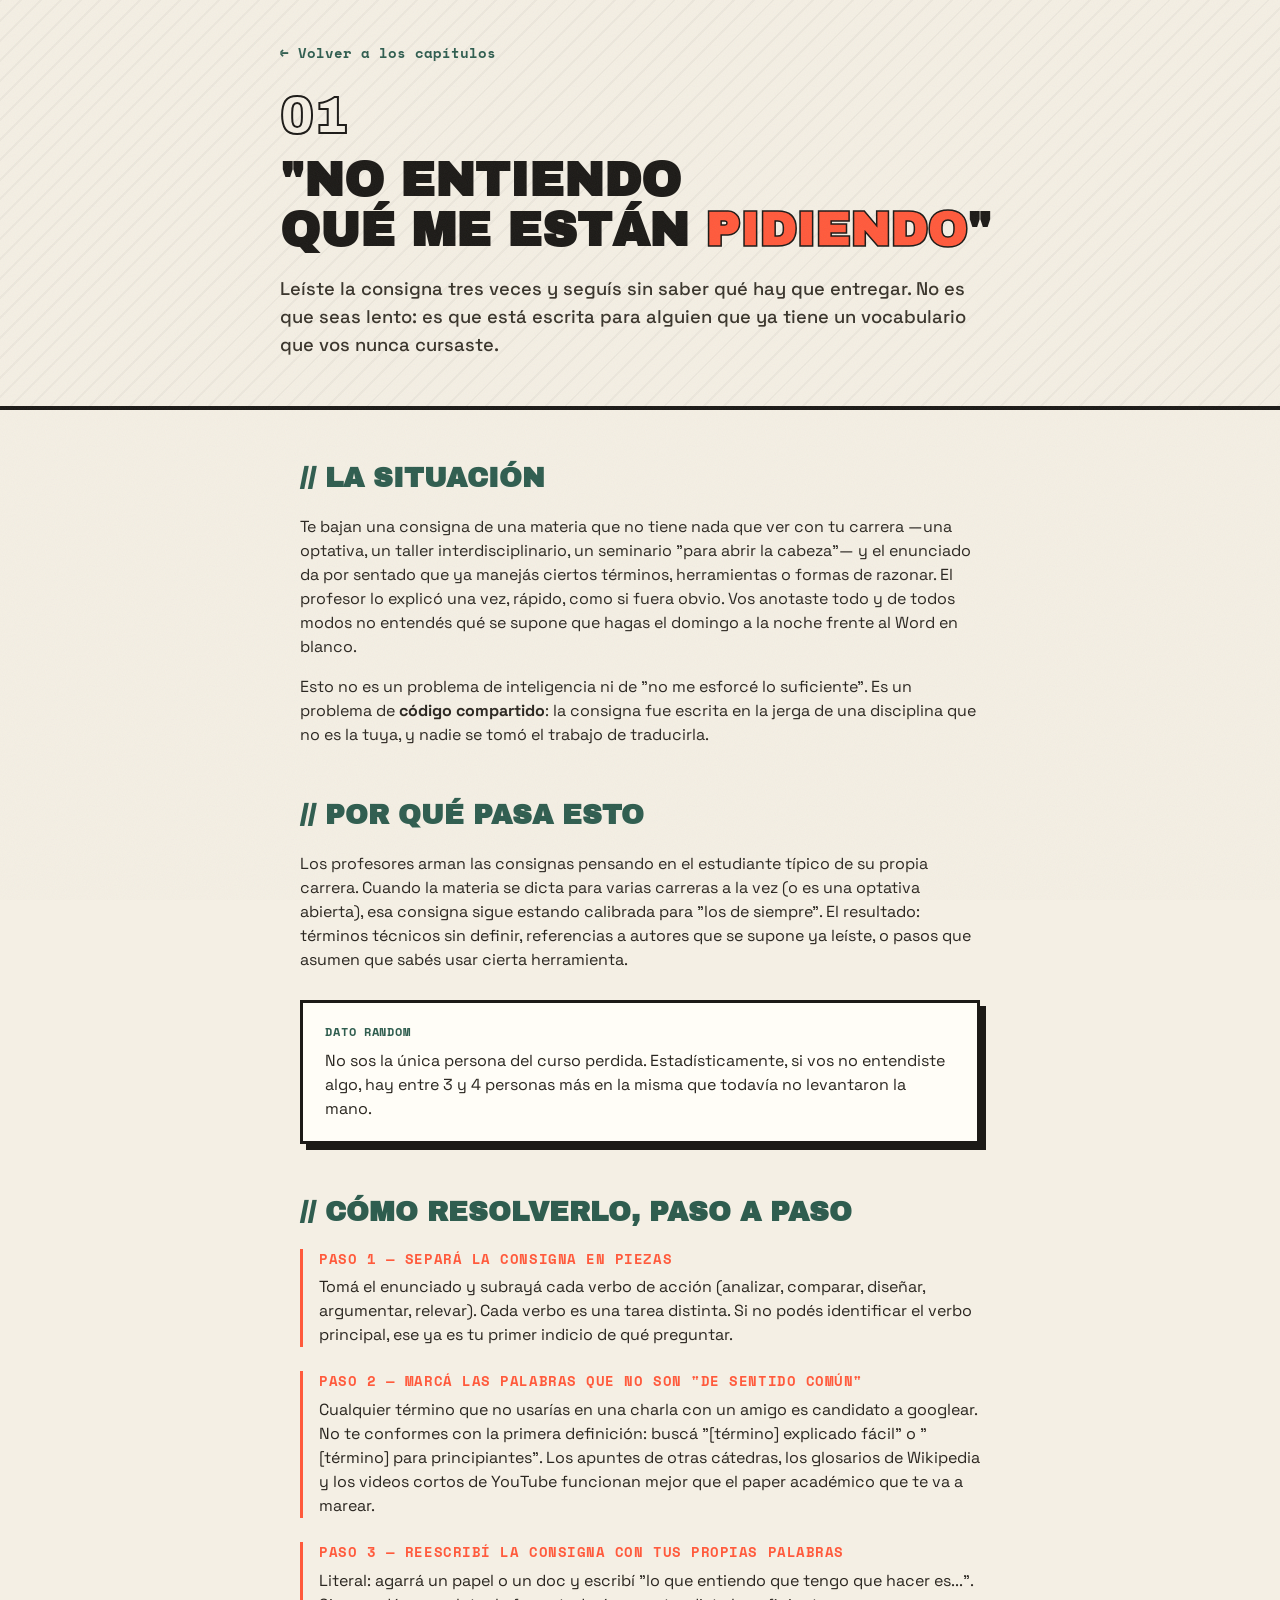
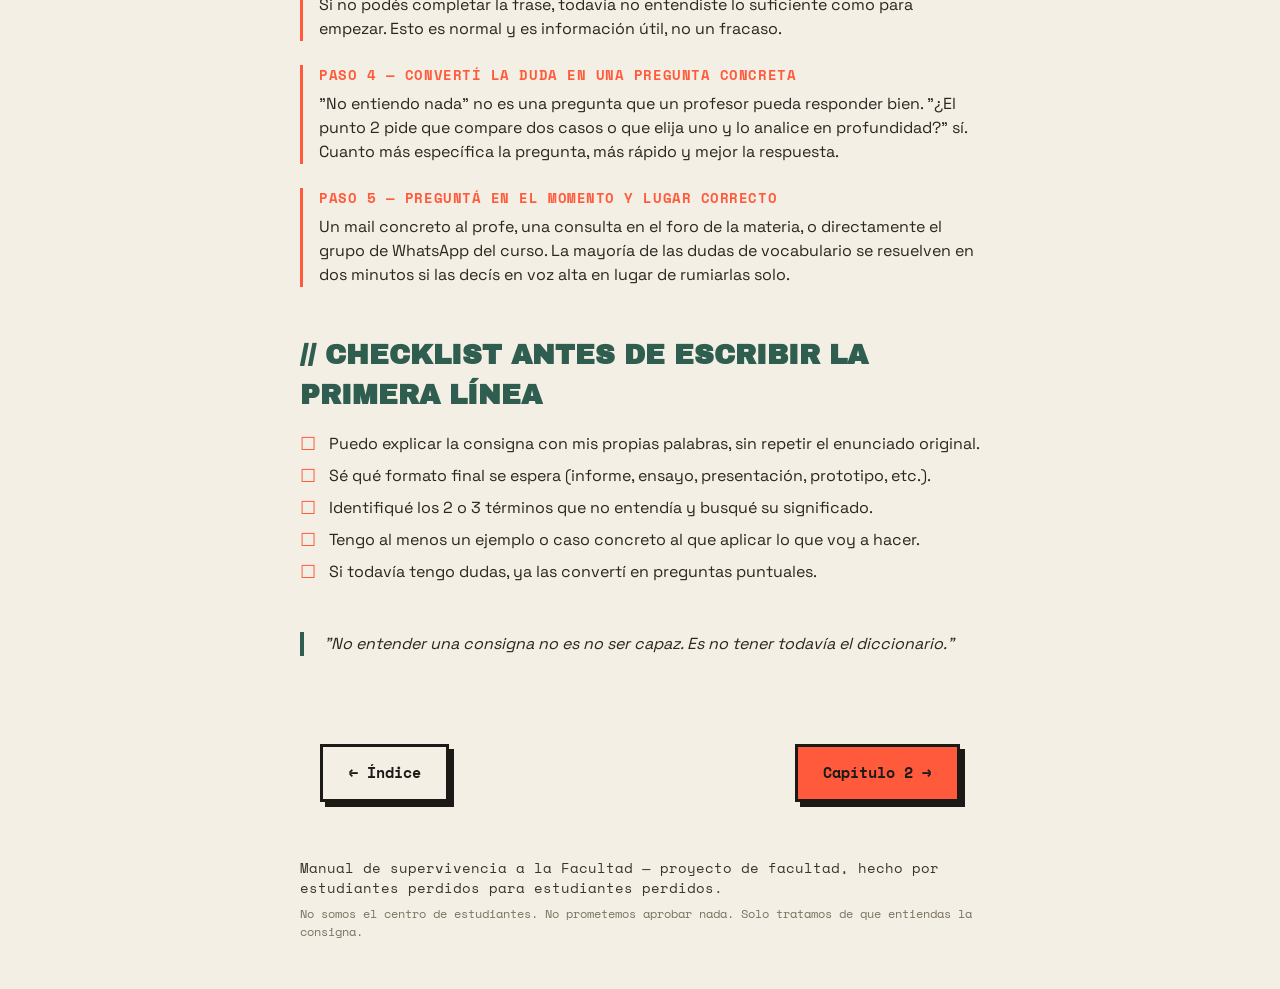
==== capitulo-1.html @ db6f36ef "Initial commit: Manual de supervivencia a la Facultad Sitio estatico con landing y 3 capitulos naveg" ====
<!DOCTYPE html>
<html lang="es">
<head>
<meta charset="UTF-8">
<meta name="viewport" content="width=device-width, initial-scale=1.0">
<title>Capítulo 1 — No entiendo qué me están pidiendo | Manual de supervivencia</title>
<link rel="preconnect" href="https://fonts.googleapis.com">
<link rel="preconnect" href="https://fonts.gstatic.com" crossorigin>
<link href="https://fonts.googleapis.com/css2?family=Space+Grotesk:wght@500;700&family=Archivo+Black&family=Space+Mono:wght@400;700&display=swap" rel="stylesheet">
<link rel="stylesheet" href="styles.css">
</head>
<body>

<div class="noise"></div>

<header class="chapter-hero">
  <div class="chapter-hero__inner">
    <a href="index.html#capitulos" class="back-link">← Volver a los capítulos</a>
    <div class="chapter-hero__number">01</div>
    <h1 class="chapter-hero__title">"No entiendo<br>qué me están <span>pidiendo</span>"</h1>
    <p class="chapter-hero__lead">
      Leíste la consigna tres veces y seguís sin saber qué hay que entregar. No es que seas lento:
      es que está escrita para alguien que ya tiene un vocabulario que vos nunca cursaste.
    </p>
  </div>
</header>

<main>
  <div class="chapter-content">

    <section>
      <h2>// La situación</h2>
      <p>
        Te bajan una consigna de una materia que no tiene nada que ver con tu carrera —una optativa,
        un taller interdisciplinario, un seminario "para abrir la cabeza"— y el enunciado da por sentado
        que ya manejás ciertos términos, herramientas o formas de razonar. El profesor lo explicó una vez,
        rápido, como si fuera obvio. Vos anotaste todo y de todos modos no entendés qué se supone que hagas
        el domingo a la noche frente al Word en blanco.
      </p>
      <p>
        Esto no es un problema de inteligencia ni de "no me esforcé lo suficiente". Es un problema de
        <strong>código compartido</strong>: la consigna fue escrita en la jerga de una disciplina que no es la tuya,
        y nadie se tomó el trabajo de traducirla.
      </p>
    </section>

    <section>
      <h2>// Por qué pasa esto</h2>
      <p>
        Los profesores arman las consignas pensando en el estudiante típico de su propia carrera. Cuando la materia
        se dicta para varias carreras a la vez (o es una optativa abierta), esa consigna sigue estando calibrada
        para "los de siempre". El resultado: términos técnicos sin definir, referencias a autores que se supone
        ya leíste, o pasos que asumen que sabés usar cierta herramienta.
      </p>
      <div class="tip-box">
        <span class="tip-box__label">Dato random</span>
        <p>No sos la única persona del curso perdida. Estadísticamente, si vos no entendiste algo, hay entre
        3 y 4 personas más en la misma que todavía no levantaron la mano.</p>
      </div>
    </section>

    <section>
      <h2>// Cómo resolverlo, paso a paso</h2>

      <div class="step">
        <span class="step__title">Paso 1 — Separá la consigna en piezas</span>
        <p>
          Tomá el enunciado y subrayá cada verbo de acción (analizar, comparar, diseñar, argumentar, relevar).
          Cada verbo es una tarea distinta. Si no podés identificar el verbo principal, ese ya es tu primer indicio
          de qué preguntar.
        </p>
      </div>

      <div class="step">
        <span class="step__title">Paso 2 — Marcá las palabras que no son "de sentido común"</span>
        <p>
          Cualquier término que no usarías en una charla con un amigo es candidato a googlear. No te conformes
          con la primera definición: buscá "[término] explicado fácil" o "[término] para principiantes".
          Los apuntes de otras cátedras, los glosarios de Wikipedia y los videos cortos de YouTube funcionan
          mejor que el paper académico que te va a marear.
        </p>
      </div>

      <div class="step">
        <span class="step__title">Paso 3 — Reescribí la consigna con tus propias palabras</span>
        <p>
          Literal: agarrá un papel o un doc y escribí "lo que entiendo que tengo que hacer es...". Si no podés
          completar la frase, todavía no entendiste lo suficiente como para empezar. Esto es normal y es información
          útil, no un fracaso.
        </p>
      </div>

      <div class="step">
        <span class="step__title">Paso 4 — Convertí la duda en una pregunta concreta</span>
        <p>
          "No entiendo nada" no es una pregunta que un profesor pueda responder bien. "¿El punto 2 pide que
          compare dos casos o que elija uno y lo analice en profundidad?" sí. Cuanto más específica la pregunta,
          más rápido y mejor la respuesta.
        </p>
      </div>

      <div class="step">
        <span class="step__title">Paso 5 — Preguntá en el momento y lugar correcto</span>
        <p>
          Un mail concreto al profe, una consulta en el foro de la materia, o directamente el grupo de WhatsApp
          del curso. La mayoría de las dudas de vocabulario se resuelven en dos minutos si las decís en voz alta
          en lugar de rumiarlas solo.
        </p>
      </div>
    </section>

    <section>
      <h2>// Checklist antes de escribir la primera línea</h2>
      <ul class="checklist">
        <li>Puedo explicar la consigna con mis propias palabras, sin repetir el enunciado original.</li>
        <li>Sé qué formato final se espera (informe, ensayo, presentación, prototipo, etc.).</li>
        <li>Identifiqué los 2 o 3 términos que no entendía y busqué su significado.</li>
        <li>Tengo al menos un ejemplo o caso concreto al que aplicar lo que voy a hacer.</li>
        <li>Si todavía tengo dudas, ya las convertí en preguntas puntuales.</li>
      </ul>
    </section>

    <p class="chapter-quote">
      "No entender una consigna no es no ser capaz. Es no tener todavía el diccionario."
    </p>

  </div>
</main>

<footer class="footer">
  <div class="chapter-nav">
    <a href="index.html#capitulos" class="btn">← Índice</a>
    <a href="capitulo-2.html" class="btn btn--primary">Capítulo 2 →</a>
  </div>
  <p>Manual de supervivencia a la Facultad — proyecto de facultad, hecho por estudiantes perdidos para estudiantes perdidos.</p>
  <p class="footer__small">No somos el centro de estudiantes. No prometemos aprobar nada. Solo tratamos de que entiendas la consigna.</p>
</footer>

<script src="script.js"></script>
</body>
</html>
---- styles.css ----
:root {
  --paper: #f4efe4;
  --ink: #1c1a17;
  --coral: #ff5a3c;
  --moss: #2f5d4f;
  --line: #1c1a17;
  --font-display: 'Archivo Black', 'Space Grotesk', sans-serif;
  --font-title: 'Space Grotesk', sans-serif;
  --font-mono: 'Space Mono', monospace;
}

* { box-sizing: border-box; margin: 0; padding: 0; }

html { scroll-behavior: smooth; }

body {
  background: var(--paper);
  color: var(--ink);
  font-family: var(--font-mono);
  line-height: 1.5;
  overflow-x: hidden;
}

.noise {
  position: fixed;
  inset: 0;
  pointer-events: none;
  z-index: 999;
  opacity: 0.05;
  background-image: url("data:image/svg+xml,%3Csvg xmlns='http://www.w3.org/2000/svg' width='120' height='120'%3E%3Cfilter id='n'%3E%3CfeTurbulence type='fractalNoise' baseFrequency='0.9' numOctaves='2' stitchTiles='stitch'/%3E%3C/filter%3E%3Crect width='100%25' height='100%25' filter='url(%23n)'/%3E%3C/svg%3E");
}

a { color: inherit; }

/* ---------- HERO ---------- */

.hero {
  position: relative;
  padding: 3rem 1.25rem 4rem;
  border-bottom: 4px solid var(--line);
  background:
    repeating-linear-gradient(135deg, rgba(28,26,23,0.035) 0px, rgba(28,26,23,0.035) 2px, transparent 2px, transparent 14px);
}

.hero__tape {
  display: inline-block;
  font-family: var(--font-mono);
  font-size: 0.65rem;
  letter-spacing: 0.08em;
  background: var(--ink);
  color: var(--paper);
  padding: 0.4rem 0.8rem;
  transform: rotate(-2deg);
  margin-bottom: 2rem;
}

.hero__inner {
  max-width: 720px;
  margin: 0 auto;
  text-align: left;
}

.hero__icon {
  width: 52px;
  height: 52px;
  color: var(--coral);
  margin-bottom: 1.25rem;
}

.hero__title {
  font-family: var(--font-display);
  font-size: clamp(2.4rem, 9vw, 4.2rem);
  line-height: 1.02;
  letter-spacing: -0.01em;
  text-transform: uppercase;
}

.hero__title span {
  color: var(--coral);
  -webkit-text-stroke: 1.5px var(--ink);
}

.hero__subtitle {
  font-family: var(--font-title);
  font-weight: 500;
  font-size: clamp(1.05rem, 2.6vw, 1.3rem);
  max-width: 60ch;
  margin: 1.75rem 0 2.25rem;
  color: #3a352c;
}

.btn {
  display: inline-block;
  font-family: var(--font-mono);
  font-weight: 700;
  font-size: 0.95rem;
  text-decoration: none;
  padding: 0.9rem 1.6rem;
  border: 3px solid var(--line);
  cursor: pointer;
  transition: transform 0.15s ease, box-shadow 0.15s ease;
  box-shadow: 5px 5px 0 var(--ink);
}

.btn--primary {
  background: var(--coral);
  color: var(--ink);
}

.btn:hover {
  transform: translate(-2px, -2px);
  box-shadow: 7px 7px 0 var(--ink);
}

.btn:active {
  transform: translate(2px, 2px);
  box-shadow: 2px 2px 0 var(--ink);
}

/* ---------- SECTION HEADING ---------- */

.section-heading {
  max-width: 720px;
  margin: 0 auto;
  padding: 3.5rem 1.25rem 2rem;
  text-align: left;
}

.section-heading__kicker {
  display: block;
  font-family: var(--font-mono);
  font-size: 0.8rem;
  color: var(--moss);
  font-weight: 700;
  letter-spacing: 0.05em;
  margin-bottom: 0.6rem;
}

.section-heading h2 {
  font-family: var(--font-display);
  font-size: clamp(1.8rem, 5vw, 2.6rem);
  text-transform: uppercase;
  margin-bottom: 0.5rem;
}

.section-heading p {
  font-family: var(--font-title);
  font-size: 1.05rem;
  color: #3a352c;
}

/* ---------- CHAPTERS ---------- */

.chapters {
  padding-bottom: 2rem;
}

.chapters__grid {
  max-width: 1100px;
  margin: 0 auto;
  padding: 0 1.25rem;
  display: grid;
  grid-template-columns: 1fr;
  gap: 2rem;
}

@media (min-width: 860px) {
  .chapters__grid {
    grid-template-columns: repeat(3, 1fr);
    align-items: start;
  }
}

.card-link {
  display: block;
  text-decoration: none;
  color: inherit;
}

.card {
  position: relative;
  background: #fffdf7;
  border: 3px solid var(--line);
  padding: 1.75rem 1.5rem 2rem;
  box-shadow: 8px 8px 0 var(--ink);
  transition: transform 0.2s ease, box-shadow 0.2s ease;
  height: 100%;
}

.card-link:hover .card {
  transform: translate(-4px, -4px);
  box-shadow: 12px 12px 0 var(--coral);
}

.card__cta {
  display: inline-block;
  margin-top: 0.5rem;
  font-family: var(--font-mono);
  font-weight: 700;
  font-size: 0.85rem;
  color: var(--coral);
}

.card__number {
  font-family: var(--font-display);
  font-size: 2.6rem;
  color: var(--paper);
  -webkit-text-stroke: 2px var(--ink);
  line-height: 1;
  margin-bottom: 0.5rem;
}

.card__icon {
  width: 40px;
  height: 40px;
  color: var(--moss);
  margin-bottom: 0.75rem;
}

.card__title {
  font-family: var(--font-title);
  font-weight: 700;
  font-size: 1.25rem;
  margin-bottom: 1.25rem;
  line-height: 1.3;
}

.card__block {
  margin-bottom: 1.1rem;
  padding-left: 0.85rem;
  border-left: 3px solid #d8d0bd;
}

.card__block--goal {
  border-left-color: var(--coral);
}

.card__label {
  display: block;
  font-size: 0.7rem;
  font-weight: 700;
  letter-spacing: 0.08em;
  text-transform: uppercase;
  color: var(--moss);
  margin-bottom: 0.3rem;
}

.card__block p {
  font-size: 0.92rem;
  color: #2a2620;
}

/* ---------- SHARE ---------- */

.share {
  border-top: 4px solid var(--line);
  border-bottom: 4px solid var(--line);
  background: var(--moss);
  color: var(--paper);
  padding: 3.5rem 1.25rem;
  margin-top: 3rem;
}

.share__inner {
  max-width: 620px;
  margin: 0 auto;
  text-align: left;
}

.share__icon {
  width: 44px;
  height: 44px;
  color: var(--coral);
  margin-bottom: 1rem;
}

.share .section-heading__kicker {
  color: var(--coral);
}

.share h2 {
  font-family: var(--font-display);
  font-size: clamp(1.7rem, 4.5vw, 2.3rem);
  text-transform: uppercase;
  margin: 0.3rem 0 1rem;
}

.share p {
  font-family: var(--font-title);
  font-size: 1rem;
  margin-bottom: 1.75rem;
  color: #e4ddc9;
}

.share__form {
  display: flex;
  flex-direction: column;
  gap: 0.9rem;
  margin-bottom: 1.25rem;
}

.share__form input,
.share__form textarea {
  font-family: var(--font-mono);
  font-size: 0.95rem;
  padding: 0.9rem;
  border: 3px solid var(--paper);
  background: transparent;
  color: var(--paper);
  resize: vertical;
}

.share__form input::placeholder,
.share__form textarea::placeholder {
  color: #cfc7ad;
}

.share__form input:focus,
.share__form textarea:focus {
  outline: none;
  border-color: var(--coral);
}

.share__form .btn {
  align-self: flex-start;
  box-shadow: 5px 5px 0 var(--paper);
}

.share__form .btn:hover {
  box-shadow: 7px 7px 0 var(--paper);
}

.share__alt {
  font-size: 0.85rem;
  color: #cfc7ad;
  margin-bottom: 0;
}

.share__alt a {
  color: var(--coral);
  text-decoration: underline;
}

/* ---------- CHAPTER PAGE ---------- */

.chapter-hero {
  position: relative;
  padding: 2.5rem 1.25rem 3rem;
  border-bottom: 4px solid var(--line);
  background:
    repeating-linear-gradient(135deg, rgba(28,26,23,0.035) 0px, rgba(28,26,23,0.035) 2px, transparent 2px, transparent 14px);
}

.chapter-hero__inner {
  max-width: 720px;
  margin: 0 auto;
}

.back-link {
  display: inline-block;
  font-family: var(--font-mono);
  font-weight: 700;
  font-size: 0.85rem;
  text-decoration: none;
  color: var(--moss);
  margin-bottom: 1.75rem;
}

.back-link:hover { color: var(--coral); }

.chapter-hero__number {
  font-family: var(--font-display);
  font-size: 3.2rem;
  color: var(--paper);
  -webkit-text-stroke: 2px var(--ink);
  line-height: 1;
  margin-bottom: 0.75rem;
}

.chapter-hero__title {
  font-family: var(--font-display);
  font-size: clamp(1.9rem, 6vw, 3rem);
  text-transform: uppercase;
  line-height: 1.05;
  margin-bottom: 1.25rem;
}

.chapter-hero__title span {
  color: var(--coral);
  -webkit-text-stroke: 1.5px var(--ink);
}

.chapter-hero__lead {
  font-family: var(--font-title);
  font-weight: 500;
  font-size: clamp(1rem, 2.4vw, 1.15rem);
  max-width: 62ch;
  color: #3a352c;
}

.chapter-content {
  max-width: 720px;
  margin: 0 auto;
  padding: 3rem 1.25rem 1rem;
}

.chapter-content section {
  margin-bottom: 3rem;
}

.chapter-content h2 {
  font-family: var(--font-display);
  font-size: clamp(1.3rem, 4vw, 1.7rem);
  text-transform: uppercase;
  margin-bottom: 1rem;
  color: var(--moss);
}

.chapter-content h3 {
  font-family: var(--font-title);
  font-weight: 700;
  font-size: 1.1rem;
  margin: 1.5rem 0 0.6rem;
}

.chapter-content p {
  font-family: var(--font-title);
  font-size: 1rem;
  color: #2a2620;
  margin-bottom: 1rem;
}

.chapter-content ul,
.chapter-content ol {
  font-family: var(--font-title);
  font-size: 1rem;
  color: #2a2620;
  margin: 0 0 1rem 1.4rem;
}

.chapter-content li { margin-bottom: 0.5rem; }

.step {
  border-left: 3px solid var(--coral);
  padding-left: 1rem;
  margin-bottom: 1.5rem;
}

.step__title {
  display: block;
  font-family: var(--font-mono);
  font-weight: 700;
  font-size: 0.85rem;
  text-transform: uppercase;
  letter-spacing: 0.04em;
  color: var(--coral);
  margin-bottom: 0.4rem;
}

.tip-box {
  background: #fffdf7;
  border: 3px solid var(--line);
  box-shadow: 6px 6px 0 var(--ink);
  padding: 1.25rem 1.4rem;
  margin: 1.75rem 0;
}

.tip-box__label {
  display: block;
  font-family: var(--font-mono);
  font-weight: 700;
  font-size: 0.75rem;
  text-transform: uppercase;
  letter-spacing: 0.06em;
  color: var(--moss);
  margin-bottom: 0.5rem;
}

.tip-box p:last-child { margin-bottom: 0; }

.checklist {
  list-style: none;
  margin-left: 0 !important;
}

.checklist li {
  padding-left: 1.8rem;
  position: relative;
}

.checklist li::before {
  content: "☐";
  position: absolute;
  left: 0;
  top: -0.05em;
  color: var(--coral);
  font-size: 1.1rem;
}

.chapter-quote {
  font-family: var(--font-title);
  font-style: italic;
  font-size: 1.15rem;
  border-left: 4px solid var(--moss);
  padding-left: 1.25rem;
  margin: 2rem 0;
  color: #3a352c;
}

.chapter-nav {
  max-width: 720px;
  margin: 0 auto;
  padding: 1rem 1.25rem 3.5rem;
  display: flex;
  justify-content: space-between;
  gap: 1rem;
  flex-wrap: wrap;
}

/* ---------- FOOTER ---------- */

.footer {
  padding: 2.5rem 1.25rem 3rem;
  text-align: left;
  max-width: 720px;
  margin: 0 auto;
}

.footer p {
  font-size: 0.85rem;
  color: #3a352c;
}

.footer__small {
  margin-top: 0.4rem;
  color: #7a7261 !important;
  font-size: 0.75rem !important;
}

/* ---------- SCROLL REVEAL ---------- */

.reveal {
  opacity: 0;
  transform: translateY(28px);
  transition: opacity 0.6s ease, transform 0.6s ease;
}

.reveal.is-visible {
  opacity: 1;
  transform: translateY(0);
}
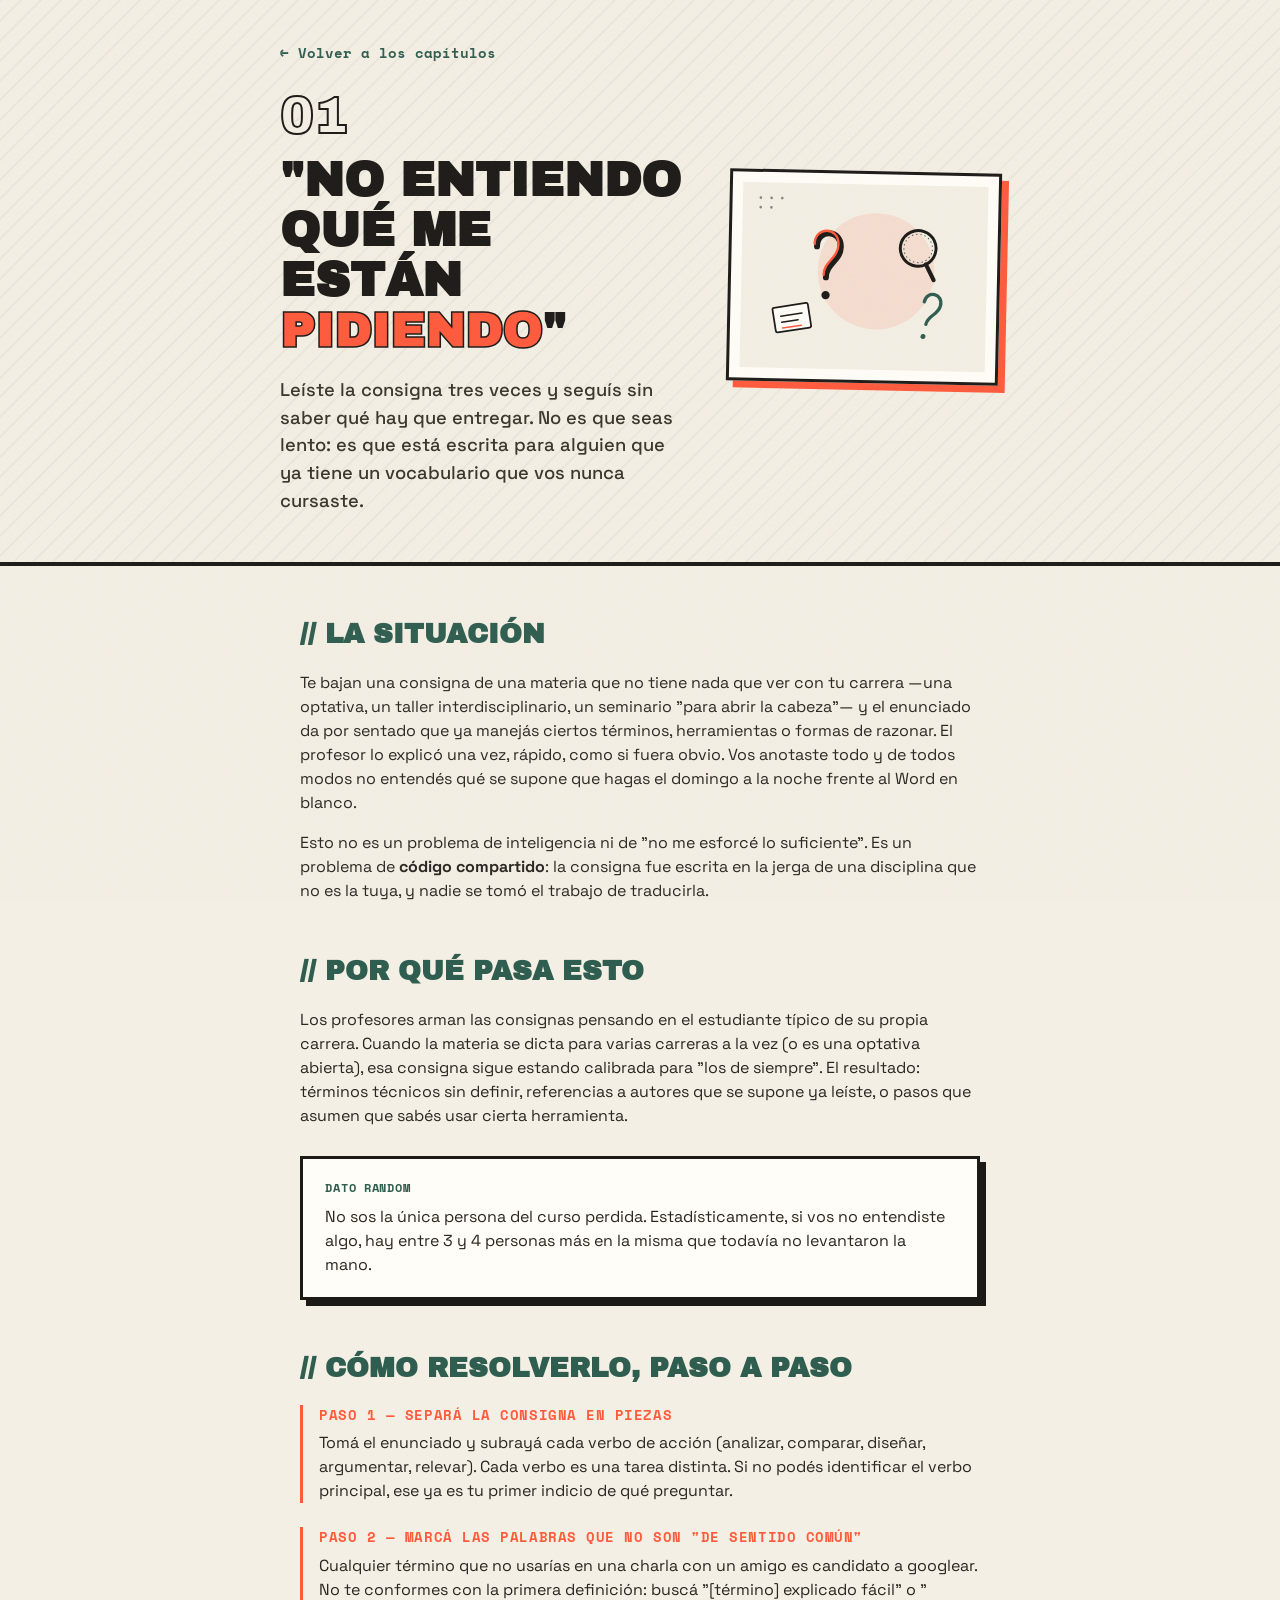
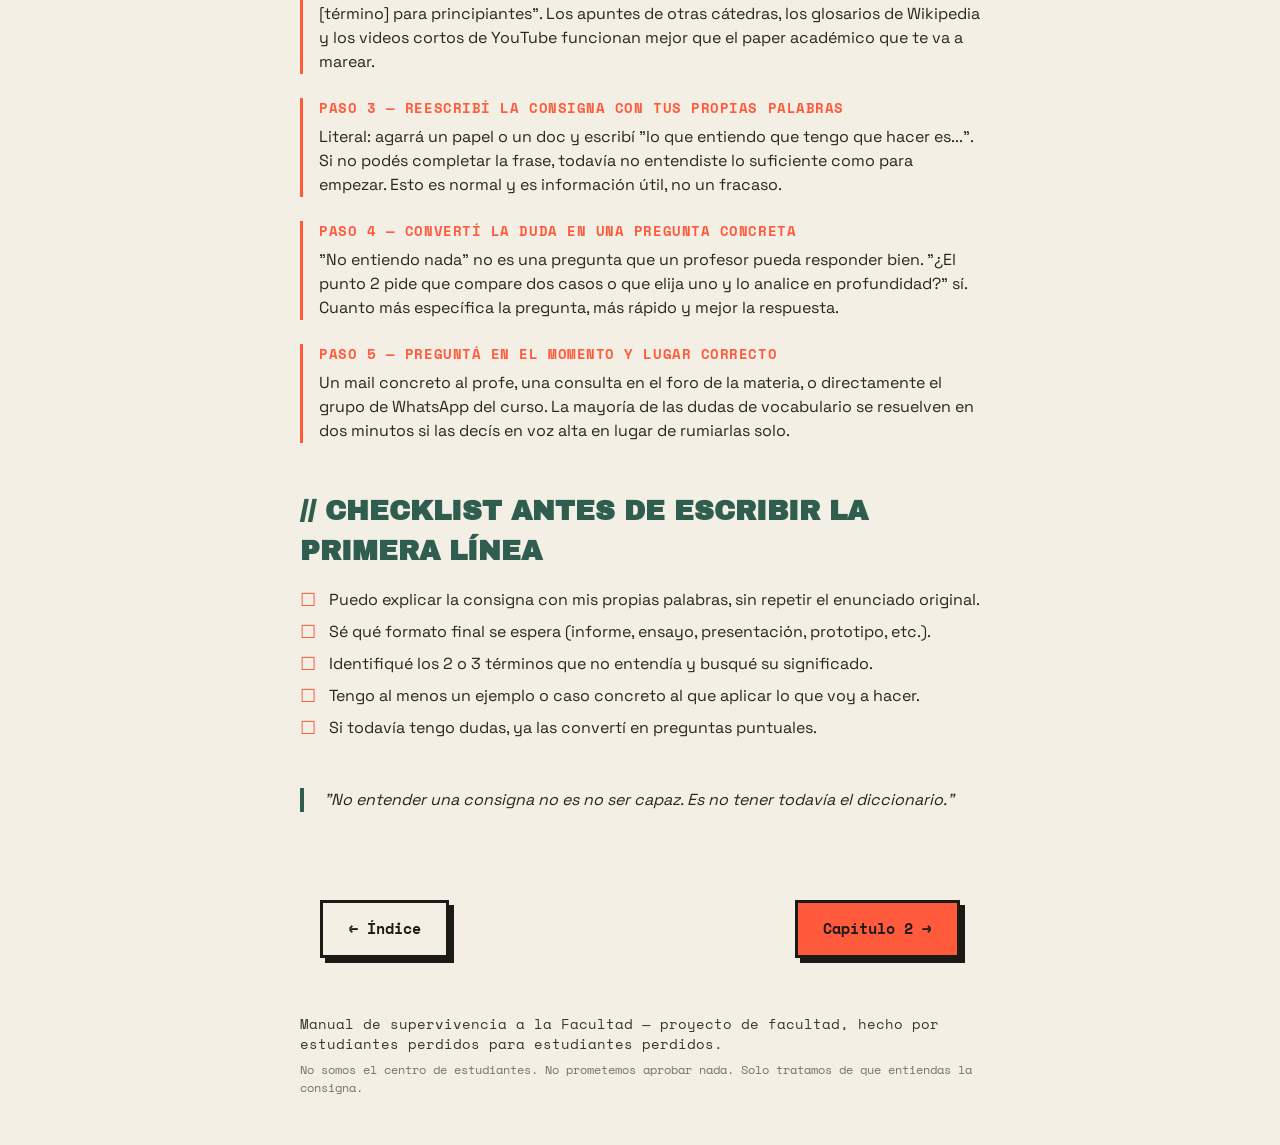
==== commit 6771b54b: "Add custom SVG illustrations to hero and chapter pages Draw four zine-style illustrations (broken co" ====
--- a/capitulo-1.html
+++ b/capitulo-1.html
@@ -15,13 +15,18 @@
 
 <header class="chapter-hero">
   <div class="chapter-hero__inner">
-    <a href="index.html#capitulos" class="back-link">← Volver a los capítulos</a>
-    <div class="chapter-hero__number">01</div>
-    <h1 class="chapter-hero__title">"No entiendo<br>qué me están <span>pidiendo</span>"</h1>
-    <p class="chapter-hero__lead">
-      Leíste la consigna tres veces y seguís sin saber qué hay que entregar. No es que seas lento:
-      es que está escrita para alguien que ya tiene un vocabulario que vos nunca cursaste.
-    </p>
+    <div class="chapter-hero__text">
+      <a href="index.html#capitulos" class="back-link">← Volver a los capítulos</a>
+      <div class="chapter-hero__number">01</div>
+      <h1 class="chapter-hero__title">"No entiendo<br>qué me están <span>pidiendo</span>"</h1>
+      <p class="chapter-hero__lead">
+        Leíste la consigna tres veces y seguís sin saber qué hay que entregar. No es que seas lento:
+        es que está escrita para alguien que ya tiene un vocabulario que vos nunca cursaste.
+      </p>
+    </div>
+    <div class="chapter-hero__art">
+      <img src="img/capitulo-1-illustration.svg" alt="Ilustración de un signo de pregunta gigante y una lupa, representando una consigna que no se entiende">
+    </div>
   </div>
 </header>
 
--- a/styles.css
+++ b/styles.css
@@ -117,6 +117,69 @@
   box-shadow: 2px 2px 0 var(--ink);
 }
 
+.hero__art {
+  display: block;
+  max-width: 380px;
+  margin: 2.25rem auto 0;
+  background: #fffdf7;
+  border: 3px solid var(--line);
+  box-shadow: 8px 8px 0 var(--ink);
+  transform: rotate(-1.5deg);
+  padding: 0.5rem;
+}
+
+.hero__art img {
+  display: block;
+  width: 100%;
+  height: auto;
+}
+
+@media (min-width: 860px) {
+  .hero__inner {
+    display: grid;
+    grid-template-columns: 1.15fr 0.85fr;
+    align-items: center;
+    gap: 2.5rem;
+    max-width: 1000px;
+    text-align: left;
+  }
+  .hero__art {
+    margin: 0;
+    max-width: none;
+  }
+}
+
+.chapter-hero__art {
+  display: block;
+  max-width: 340px;
+  margin: 2rem auto 0;
+  background: #fffdf7;
+  border: 3px solid var(--line);
+  box-shadow: 7px 7px 0 var(--coral);
+  transform: rotate(1.2deg);
+  padding: 0.5rem;
+}
+
+.chapter-hero__art img {
+  display: block;
+  width: 100%;
+  height: auto;
+}
+
+@media (min-width: 700px) {
+  .chapter-hero__inner {
+    display: grid;
+    grid-template-columns: 1.2fr 0.8fr;
+    align-items: center;
+    gap: 2.5rem;
+    max-width: 960px;
+  }
+  .chapter-hero__art {
+    margin: 0;
+    max-width: none;
+  }
+}
+
 /* ---------- SECTION HEADING ---------- */
 
 .section-heading {
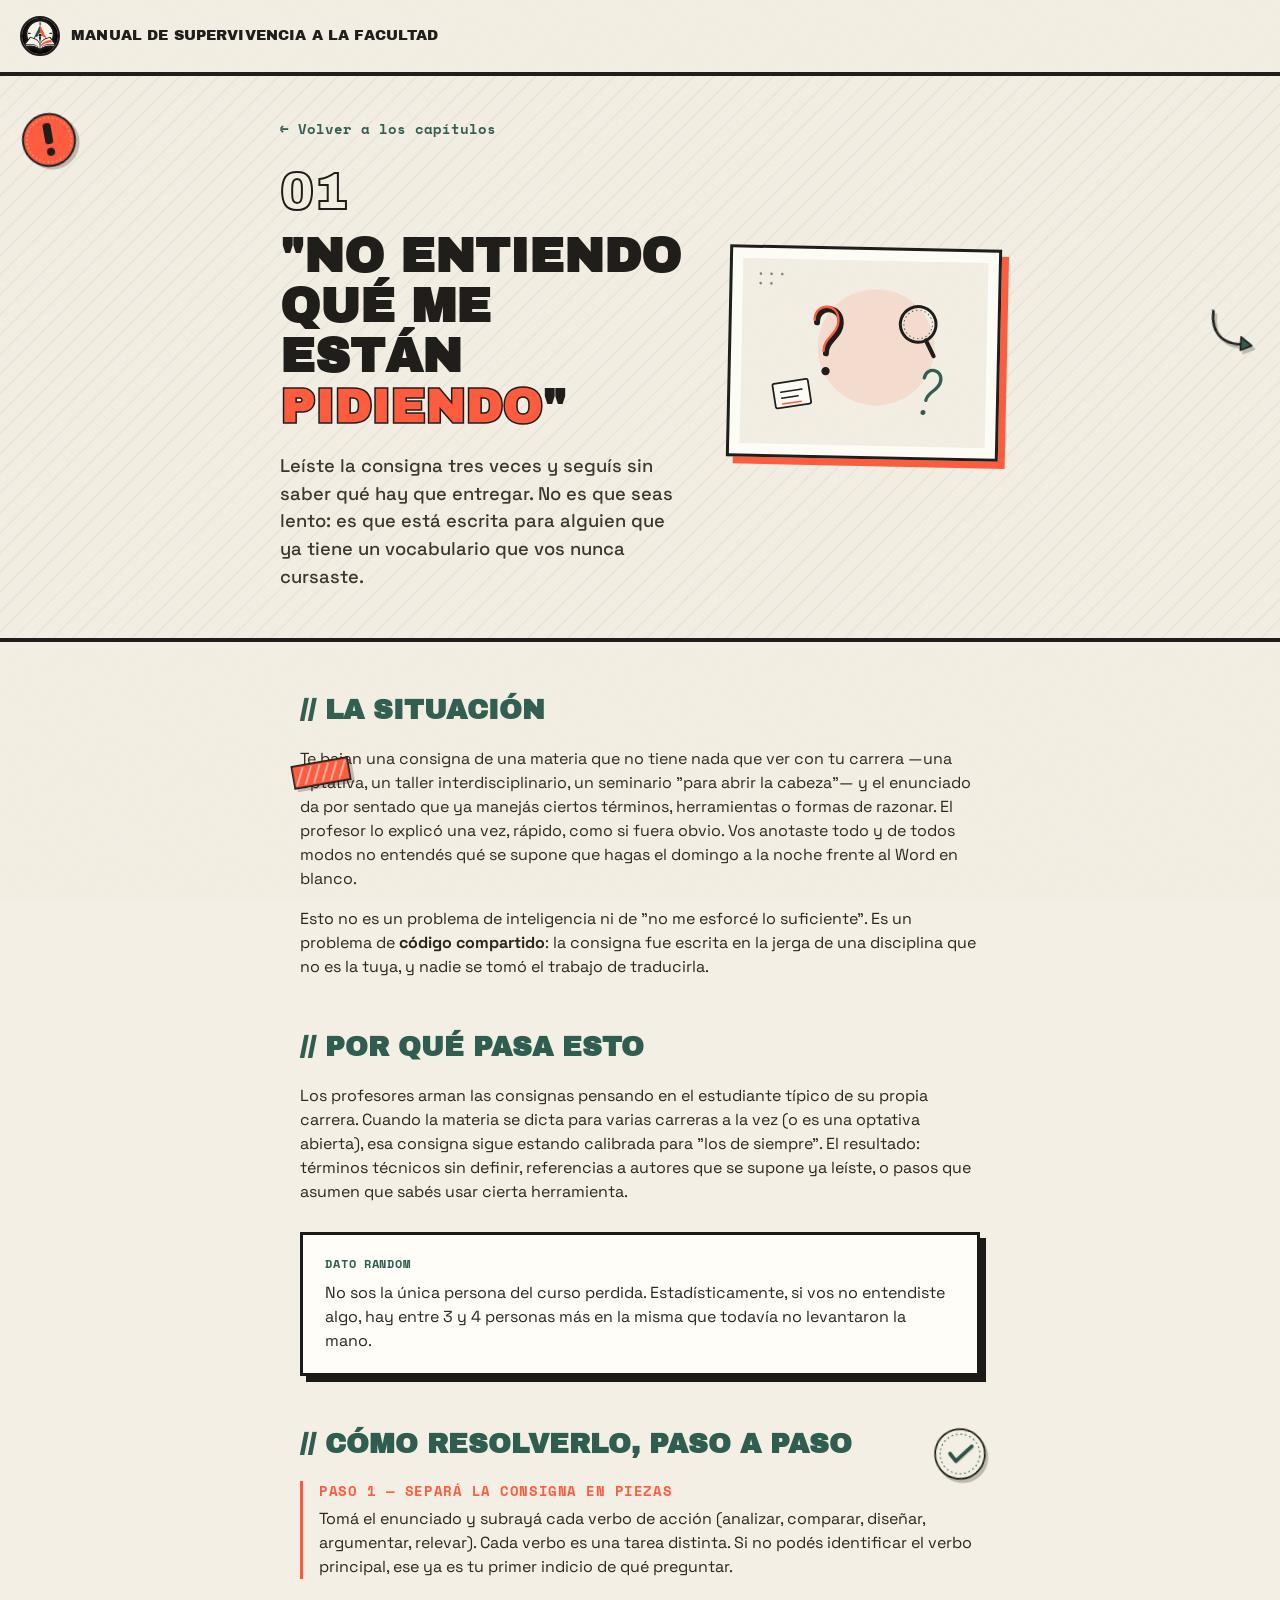
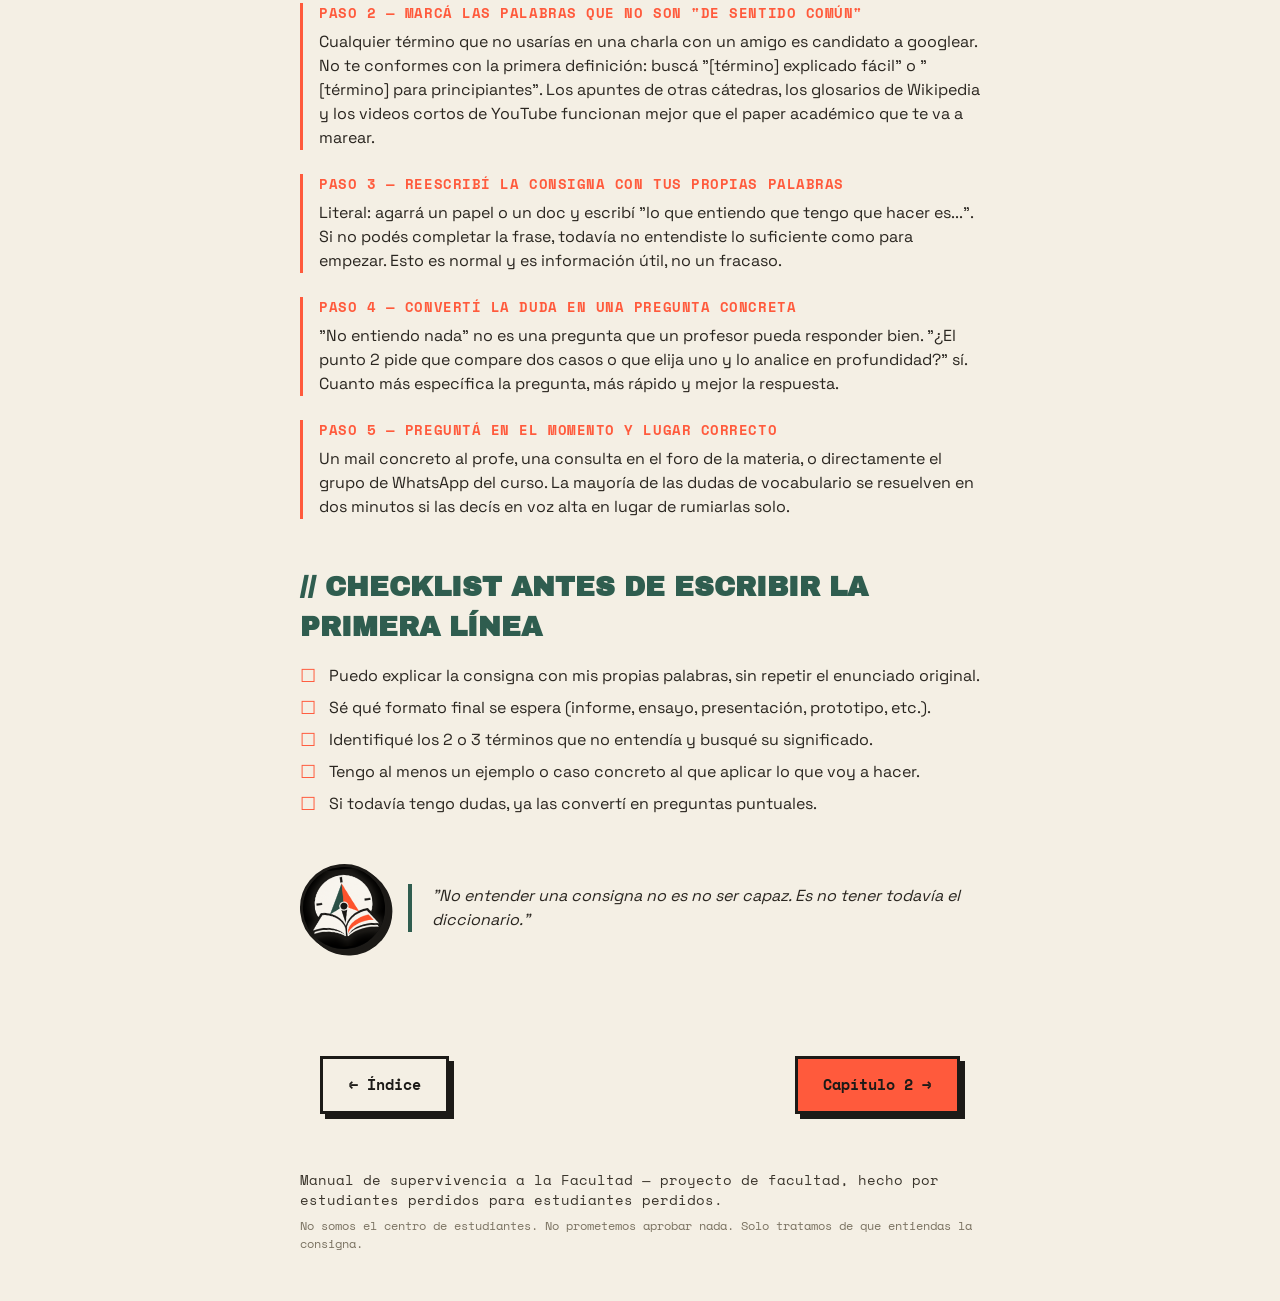
==== commit b80fa3aa: "Add site logo, favicon, and decorative stickers across pages Wire the official compass-and-book logo" ====
--- a/capitulo-1.html
+++ b/capitulo-1.html
@@ -8,12 +8,21 @@
 <link rel="preconnect" href="https://fonts.gstatic.com" crossorigin>
 <link href="https://fonts.googleapis.com/css2?family=Space+Grotesk:wght@500;700&family=Archivo+Black&family=Space+Mono:wght@400;700&display=swap" rel="stylesheet">
 <link rel="stylesheet" href="styles.css">
+<link rel="icon" type="image/png" sizes="192x192" href="img/favicon-192.png">
+<link rel="icon" type="image/png" sizes="32x32" href="img/favicon-32.png">
 </head>
 <body>
 
 <div class="noise"></div>
 
+<a href="index.html" class="site-nav">
+  <span class="site-nav__mark"><img src="img/logo.png" alt="Logo del Manual de supervivencia a la Facultad"></span>
+  <span class="site-nav__word">Manual de supervivencia a la Facultad</span>
+</a>
+
 <header class="chapter-hero">
+  <img src="img/sticker-exclaim.svg" alt="" class="sticker sticker--cp-1" aria-hidden="true">
+  <img src="img/sticker-arrow.svg" alt="" class="sticker sticker--cp-2" aria-hidden="true">
   <div class="chapter-hero__inner">
     <div class="chapter-hero__text">
       <a href="index.html#capitulos" class="back-link">← Volver a los capítulos</a>
@@ -32,6 +41,8 @@
 
 <main>
   <div class="chapter-content">
+    <img src="img/sticker-tape.svg" alt="" class="sticker sticker--cp-1" aria-hidden="true">
+    <img src="img/sticker-ok.svg" alt="" class="sticker sticker--cp-2" aria-hidden="true">
 
     <section>
       <h2>// La situación</h2>
@@ -125,9 +136,12 @@
       </ul>
     </section>
 
-    <p class="chapter-quote">
-      "No entender una consigna no es no ser capaz. Es no tener todavía el diccionario."
-    </p>
+    <div class="chapter-quote-row">
+      <span class="chapter-stamp"><img src="img/logo.png" alt="Sello del Manual de supervivencia"></span>
+      <p class="chapter-quote">
+        "No entender una consigna no es no ser capaz. Es no tener todavía el diccionario."
+      </p>
+    </div>
 
   </div>
 </main>
--- a/styles.css
+++ b/styles.css
@@ -31,6 +31,76 @@
 }
 
 a { color: inherit; }
+
+/* ---------- SITE HEADER / LOGO ---------- */
+
+.site-nav {
+  display: flex;
+  align-items: center;
+  gap: 0.7rem;
+  padding: 1rem 1.25rem;
+  border-bottom: 4px solid var(--line);
+  background: var(--paper);
+  text-decoration: none;
+}
+
+.site-nav__mark {
+  width: 40px;
+  height: 40px;
+  border-radius: 50%;
+  border: 2px solid var(--line);
+  background: #0b0b0a;
+  overflow: hidden;
+  flex-shrink: 0;
+}
+
+.site-nav__mark img {
+  width: 100%;
+  height: 100%;
+  object-fit: cover;
+  display: block;
+}
+
+.site-nav__word {
+  font-family: var(--font-display);
+  font-size: 0.9rem;
+  text-transform: uppercase;
+  letter-spacing: 0.01em;
+  line-height: 1.1;
+}
+
+.chapter-stamp {
+  width: 88px;
+  height: 88px;
+  border-radius: 50%;
+  border: 3px solid var(--line);
+  background: #0b0b0a;
+  overflow: hidden;
+  flex-shrink: 0;
+  transform: rotate(-6deg);
+  box-shadow: 4px 4px 0 var(--ink);
+}
+
+.chapter-stamp img {
+  width: 100%;
+  height: 100%;
+  object-fit: cover;
+  display: block;
+}
+
+.chapter-quote-row {
+  display: flex;
+  align-items: center;
+  gap: 1.25rem;
+  flex-wrap: wrap;
+  margin: 2rem 0;
+}
+
+.chapter-quote-row .chapter-quote {
+  margin: 0;
+  flex: 1;
+  min-width: 220px;
+}
 
 /* ---------- HERO ---------- */
 
@@ -600,6 +670,86 @@
   font-size: 0.75rem !important;
 }
 
+/* ---------- STICKERS ---------- */
+
+.sticker {
+  position: absolute;
+  pointer-events: none;
+  z-index: 3;
+  filter: drop-shadow(3px 3px 0 rgba(28,26,23,0.25));
+}
+
+.hero, .chapters, .share, .chapter-hero, .chapter-content, footer.footer {
+  position: relative;
+}
+
+.sticker--hero-1 {
+  top: 34%;
+  left: 2%;
+  width: 70px;
+  transform: rotate(-12deg);
+}
+
+.sticker--hero-2 {
+  bottom: 6%;
+  right: 3%;
+  width: 60px;
+  transform: rotate(10deg);
+}
+
+.sticker--chapters-1 {
+  top: -10px;
+  right: 2%;
+  width: 64px;
+  transform: rotate(8deg);
+}
+
+.sticker--chapters-2 {
+  bottom: 4%;
+  left: 1.5%;
+  width: 90px;
+  transform: rotate(-6deg);
+}
+
+.sticker--share-1 {
+  top: 10%;
+  right: 3%;
+  width: 68px;
+  transform: rotate(-9deg);
+}
+
+.sticker--share-2 {
+  bottom: 8%;
+  left: 2.5%;
+  width: 56px;
+  transform: rotate(14deg);
+}
+
+.sticker--cp-1 {
+  top: 6%;
+  left: 1.5%;
+  width: 60px;
+  transform: rotate(-10deg);
+}
+
+.sticker--cp-2 {
+  top: 40%;
+  right: 1.5%;
+  width: 58px;
+  transform: rotate(7deg);
+}
+
+.sticker--footer-1 {
+  top: 12%;
+  right: 2%;
+  width: 54px;
+  transform: rotate(-8deg);
+}
+
+@media (max-width: 1200px) {
+  .sticker { display: none; }
+}
+
 /* ---------- SCROLL REVEAL ---------- */
 
 .reveal {
